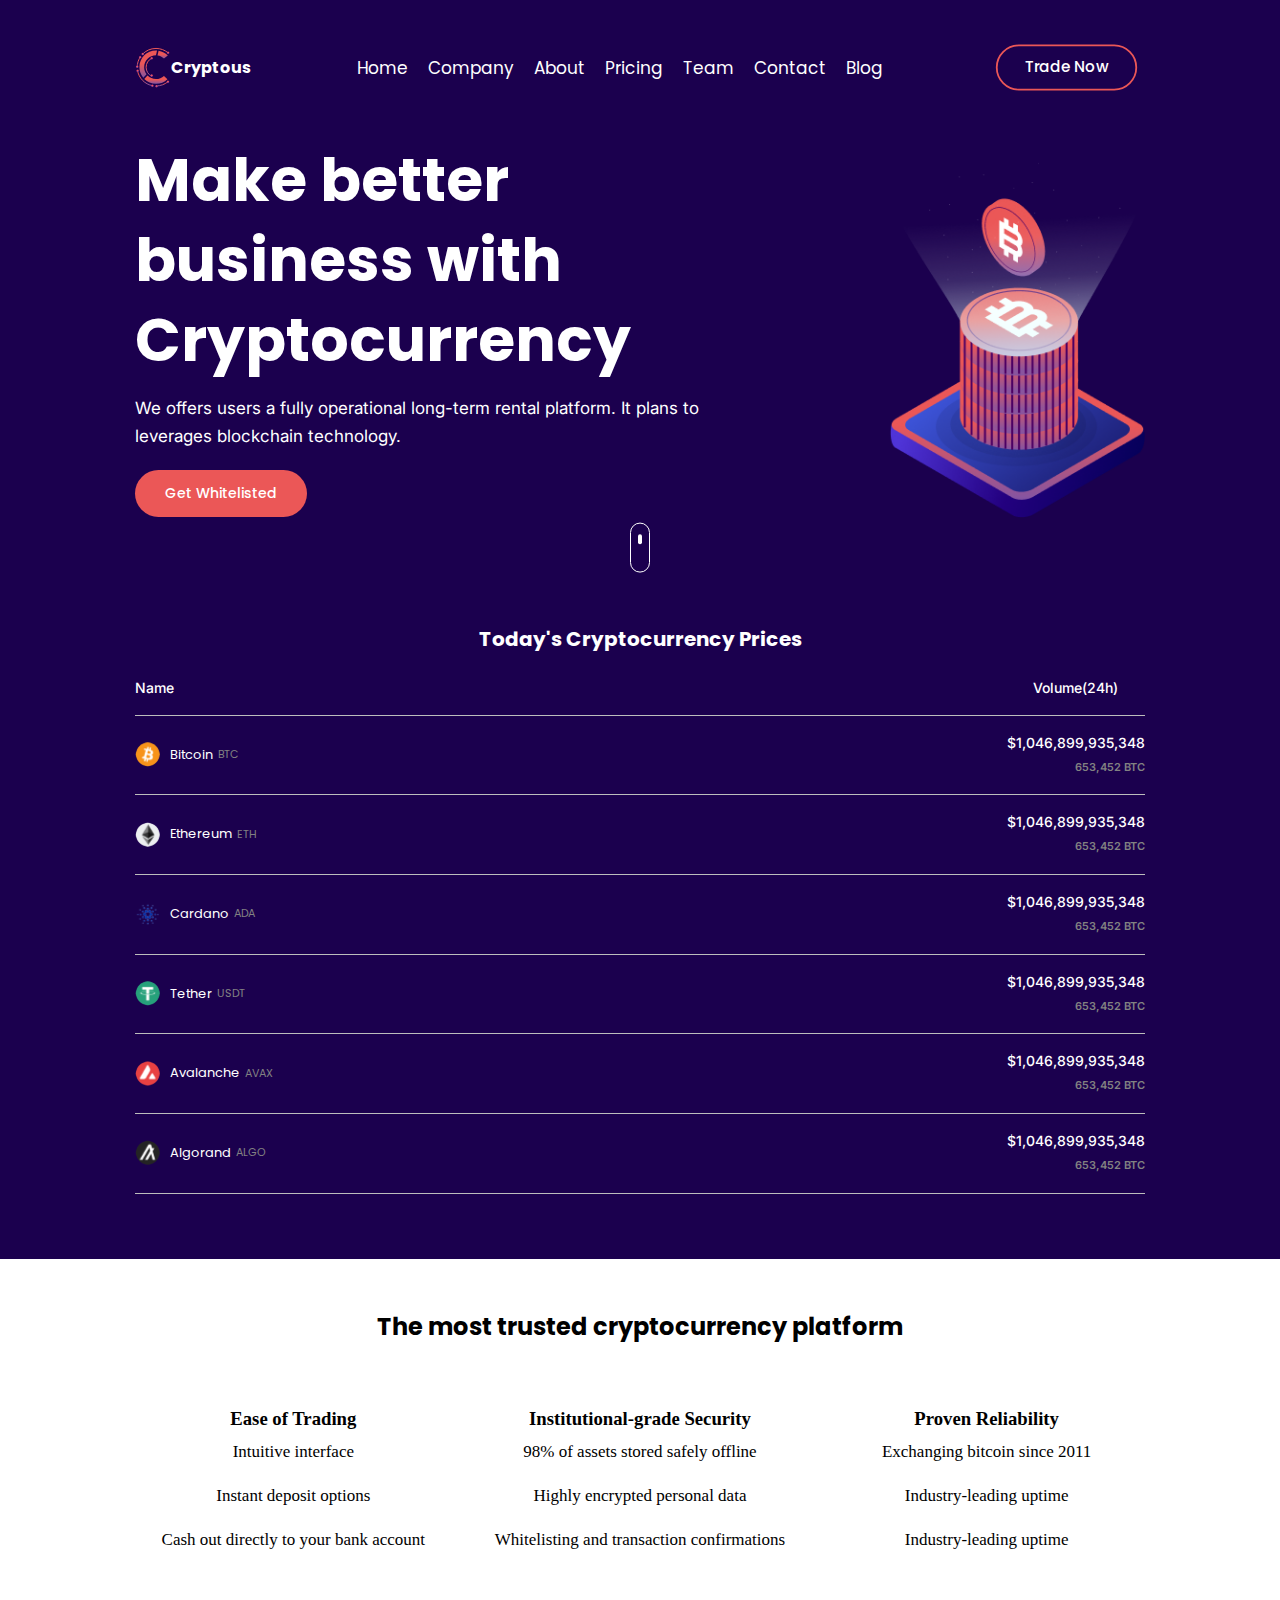
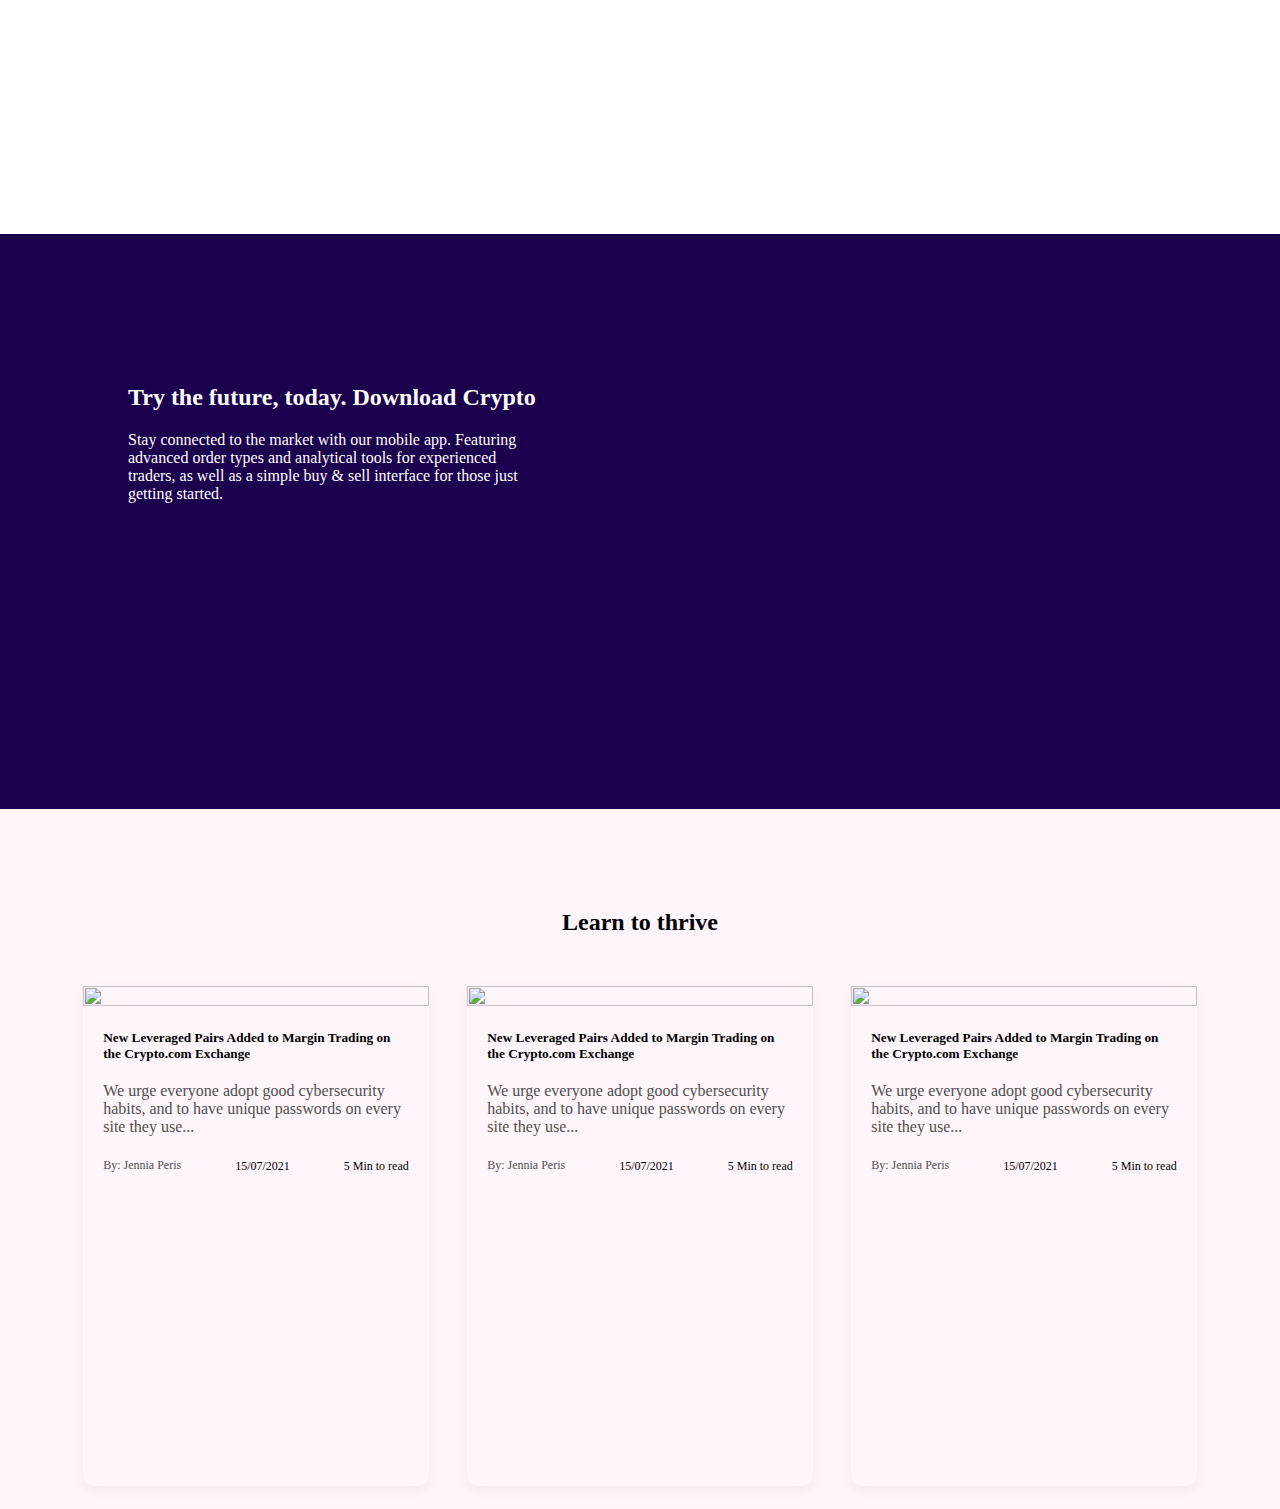
==== index.html @ d2e4e47c "initial commit" ====
<!DOCTYPE html>
<html lang="en">
<head>
    <meta charset="UTF-8">
    <meta http-equiv="X-UA-Compatible" content="IE=edge">
    <meta name="viewport" content="width=device-width, initial-scale=1.0">
    <meta name="author" content="Michael C. Duru - durumikaelc@gmail.com | Gladys Luke - lukegladys615@gmail.com | Opeyemi Adeleye - adebola786@gmail.com">
    <title>Cryptous</title>
    <link rel="shortcut icon" href="./images/favicon-32x32.svg" type="image/x-icon">
    <!-- <link href='https://fonts.googleapis.com/css?family=Poppins' rel='stylesheet'> -->
    <link rel="stylesheet" href="styles.css">
</head>
<body>
  <header>
    <div class="wavy-bg">
      <div class="wrapper">
        <div class="navbar">
          <div class="logo">
            <img src="./images/logo.svg" alt="">
            Cryptous
          </div>

          <img src="./images/menu.png" alt="" class="nav__menuToggle">
    
          <nav class="nav">
            <ul class="nav__menu">
              <li class="nav__item"><a href="#" class="nav__link">home</a></li>
              <li class="nav__item"><a href="#" class="nav__link">company</a></li>
              <li class="nav__item"><a href="#" class="nav__link">about</a></li>
              <li class="nav__item"><a href="#" class="nav__link">pricing</a></li>
              <li class="nav__item"><a href="#" class="nav__link">team</a></li>
              <li class="nav__item"><a href="#" class="nav__link">contact</a></li>
              <li class="nav__item"><a href="#" class="nav__link">blog</a></li>
            </ul>
          </nav>

          <button class="nav__btn">trade now</button>
        </div>

        <section class="hero">
          <div class="hero__flex">
            <div class="hero__content">
              <h1 class="hero__title">Make better business with Cryptocurrency</h1>
              <p class="hero__desc">We offers users a fully operational long-term rental platform. It plans to leverages blockchain technology.</p>
              <button class="hero__btn hero__btn--active">Get Whitelisted</button>
            </div>
            <div class="hero__illustration">
              <img src="./images/illustration.png" alt="" class="hero__image">
              <!-- <img src="./images/illustration-frame.png" alt="" class="hero__image-2"> -->
            </div>
          </div>

          <img src="./images/scrool.svg" alt="" class="scrool">
        </section>
      </div>
    </div>
  </header>

  <main>
    <section class="marketPrice">
      <div class="wrapper">
        <h2 class="marketPrice__title">Today's Cryptocurrency Prices</h2>
      <table class="marketPrice__table">
        <thead class="marketPrice__THead">
          <tr class="marketPrice__tRow">
            <th class="sm-hide"></th>
            <th class="marketPrice__head sm-hide"># <img src="./images/white-arrow.svg" alt="" class="white-arrow"></th>
            <th class="marketPrice__head">name</th>
            <th class="marketPrice__head sm-hide">price</th>
            <th class="marketPrice__head sm-hide">24h %</th>
            <th class="marketPrice__head sm-hide">7d %</th>
            <th class="marketPrice__head sm-hide">
              <div class="flex">
              market cap &nbsp;<img src="./images/info-icon.svg" alt="" class="info-icon">
              </div>
            </th>
            <th class="marketPrice__head">volume(24h)</th>
            <th class="marketPrice__head sm-hide">last 7 days</th>
            <th class="sm-hide"></th>
          </tr>
        </thead>
        <tbody class="marketPrice__TBody">
          <tr class="marketPrice__bRow">
            <td class="marketPrice__data sm-hide"><img src="./images/empty-star-icon.svg" alt="" class="star-icon"></td>
            <td class="marketPrice__data sm-hide">1</td>
            <td class="marketPrice__data">
              <div class="flex">
                <img src="./images/bitcoin.svg" alt="" class="coin-logo"> bitcoin <sup class="coin-acronym">BTC</sup>
              </div>
            </td>
            <td class="marketPrice__data sm-hide">$55,206.61</td>
            <td class="marketPrice__data green sm-hide">
              <div class="flex">
                <img src="./images/angle-up-green.svg" alt="" class="arrow-icon"> 0.92%
              </div>
            </td>
            <td class="marketPrice__data green sm-hide">
              <div class="flex">
                <img src="./images/angle-up-green.svg" alt="" class="arrow-icon"> 15.86%
              </div>
            </td>
            <td class="marketPrice__data sm-hide">$1,046,899,935,348</td>
            <td class="marketPrice__data">$1,046,899,935,348 <br> <span>653,452 BTC</span></td>
            <td class="marketPrice__data sm-hide"><img src="./images/stock-line-green.svg" alt="" class="stockLine"></td>
            <td class="marketPrice__data sm-hide"><hr class="dots"></td>
          </tr>
          <tr class="marketPrice__bRow">
            <td class="marketPrice__data sm-hide"><img src="./images/empty-star-icon.svg" alt="" class="star-icon"></td>
            <td class="marketPrice__data sm-hide">2</td>
            <td class="marketPrice__data">
              <div class="flex">
                <img src="./images/ethereum.svg" alt="" class="coin-logo"> ethereum <sup class="coin-acronym">ETH</sup>
              </div>
            </td>
            <td class="marketPrice__data sm-hide">$55,206.61</td>
            <td class="marketPrice__data red sm-hide">
              <div class="flex">
                <img src="./images/angle-up-red.svg" alt="" class="arrow-icon"> 0.92%
              </div>
            </td>
            <td class="marketPrice__data green sm-hide">
              <div class="flex">
                <img src="./images/angle-up-green.svg" alt="" class="arrow-icon"> 15.86%
              </div>
            </td>
            <td class="marketPrice__data sm-hide">$1,046,899,935,348</td>
            <td class="marketPrice__data">$1,046,899,935,348 <br> <span>653,452 BTC</span></td>
            <td class="marketPrice__data sm-hide"><img src="./images/stock-line-green.svg" alt="" class="stockLine"></td>
            <td class="marketPrice__data sm-hide"><hr class="dots"></td>
          </tr>
          <tr class="marketPrice__bRow">
            <td class="marketPrice__data sm-hide"><img src="./images/empty-star-icon.svg" alt="" class="star-icon"></td>
            <td class="marketPrice__data sm-hide">3</td>
            <td class="marketPrice__data">
              <div class="flex">
                <img src="./images/cardano.svg" alt="" class="coin-logo"> cardano <sup class="coin-acronym">ADA</sup>
              </div>
            </td>
            <td class="marketPrice__data sm-hide">$55,206.61</td>
            <td class="marketPrice__data red sm-hide">
              <div class="flex">
                <img src="./images/angle-up-red.svg" alt="" class="arrow-icon"> 0.92%
              </div>
            </td>
            <td class="marketPrice__data red sm-hide">
              <div class="flex">
                <img src="./images/angle-up-red.svg" alt="" class="arrow-icon"> 15.86%
              </div>
            </td>
            <td class="marketPrice__data sm-hide">$1,046,899,935,348</td>
            <td class="marketPrice__data">$1,046,899,935,348 <br> <span>653,452 BTC</span></td>
            <td class="marketPrice__data sm-hide"><img src="./images/stock-line-red.svg" alt="" class="stockLine"></td>
            <td class="marketPrice__data sm-hide"><hr class="dots"></td>
          </tr>
          <tr class="marketPrice__bRow">
            <td class="marketPrice__data sm-hide"><img src="./images/empty-star-icon.svg" alt="" class="star-icon"></td>
            <td class="marketPrice__data sm-hide">4</td>
            <td class="marketPrice__data">
              <div class="flex">
                <img src="./images/tether.svg" alt="" class="coin-logo"> tether <sup class="coin-acronym">USDT</sup>
              </div>
            </td>
            <td class="marketPrice__data sm-hide">$55,206.61</td>
            <td class="marketPrice__data green sm-hide">
              <div class="flex">
                <img src="./images/angle-up-green.svg" alt="" class="arrow-icon"> 0.92%
              </div>
            </td>
            <td class="marketPrice__data green sm-hide">
              <div class="flex">
                <img src="./images/angle-up-green.svg" alt="" class="arrow-icon"> 15.86%
              </div>
            </td>
            <td class="marketPrice__data sm-hide">$1,046,899,935,348</td>
            <td class="marketPrice__data">$1,046,899,935,348 <br> <span>653,452 BTC</span></td>
            <td class="marketPrice__data sm-hide"><img src="./images/stock-line-green.svg" alt="" class="stockLine"></td>
            <td class="marketPrice__data sm-hide"><hr class="dots"></td>
          </tr>
          <tr class="marketPrice__bRow">
            <td class="marketPrice__data sm-hide"><img src="./images/empty-star-icon.svg" alt="" class="star-icon"></td>
            <td class="marketPrice__data sm-hide">5</td>
            <td class="marketPrice__data">
              <div class="flex">
                <img src="./images/avalanche.svg" alt="" class="coin-logo"> avalanche <sup class="coin-acronym">AVAX</sup>
              </div>
            </td>
            <td class="marketPrice__data sm-hide">$55,206.61</td>
            <td class="marketPrice__data red sm-hide">
              <div class="flex">
                <img src="./images/angle-up-red.svg" alt="" class="arrow-icon"> 0.92%
              </div>
            </td>
            <td class="marketPrice__data red sm-hide">
              <div class="flex">
                <img src="./images/angle-up-red.svg" alt="" class="arrow-icon"> 15.86%
              </div>
            </td>
            <td class="marketPrice__data sm-hide">$1,046,899,935,348</td>
            <td class="marketPrice__data">$1,046,899,935,348 <br> <span>653,452 BTC</span></td>
            <td class="marketPrice__data sm-hide"><img src="./images/stock-line-red.svg" alt="" class="stockLine"></td>
            <td class="marketPrice__data sm-hide"><hr class="dots"></td>
          </tr>
          <tr class="marketPrice__bRow">
            <td class="marketPrice__data sm-hide"><img src="./images/empty-star-icon.svg" alt="" class="star-icon"></td>
            <td class="marketPrice__data sm-hide">6</td>
            <td class="marketPrice__data">
              <div class="flex">
                <img src="./images/algorand.svg" alt="" class="coin-logo"> algorand <sup class="coin-acronym">ALGO</sup>
              </div>
            </td>
            <td class="marketPrice__data sm-hide">$55,206.61</td>
            <td class="marketPrice__data green sm-hide">
              <div class="flex">
                <img src="./images/angle-up-green.svg" alt="" class="arrow-icon"> 0.92%
              </div>
            </td>
            <td class="marketPrice__data green sm-hide">
              <div class="flex">
                <img src="./images/angle-up-green.svg" alt="" class="arrow-icon"> 15.86%
              </div>
            </td>
            <td class="marketPrice__data sm-hide">$1,046,899,935,348</td>
            <td class="marketPrice__data">$1,046,899,935,348 <br> <span>653,452 BTC</span></td>
            <td class="marketPrice__data sm-hide"><img src="./images/stock-line-green.svg" alt="" class="stockLine"></td>
            <td class="marketPrice__data sm-hide"><hr class="dots"></td>
          </tr>
        </tbody>
      </table>
      </div>
    </section>
  </main>

    <section >
        <div class="box1">

            <div class="text">
                <h2>The most trusted cryptocurrency platform</h2>
            </div>
    
            <div class="container">

                <div class="trade">
                    <img src="images/coin.png" alt="" class="img-con">
                    <h3>Ease of Trading</h3>
                    <p class="p1">Intuitive interface<br> Instant deposit options<br> Cash out directly to your bank account</p>
                </div>
            
    
    
           
                <div class="trade">
                    <img src="images/bitcoin.png" alt="" class="img-con">
                    <h3>Institutional-grade Security</h3>
                    <p  class="p1">98% of assets stored safely offline<br> Highly encrypted personal data<br> Whitelisting and transaction confirmations</p>
                </div>
            
    
    
           
                <div class="trade">
                    <img src="images/scale.png" alt="" class="img-con">
                    <h3>Proven Reliability</h3>
                    <p class="p1">Exchanging bitcoin since 2011<br> Industry-leading uptime<br> Industry-leading uptime</p>
                </div>
            </div>
        
        </div>
        

    </section>


    <div class="box2">
       <div class="box-content">
        <div class="text2">

            <h2>Try the future, today. Download Crypto</h2>
            <p class="p2">Stay connected to the market with our mobile app. Featuring advanced order types
            and analytical tools for experienced traders, as well as a simple buy & sell interface 
            for those just getting started.</p>
        </div>
        <div class="img-box">

            <img src="images/shape.png" alt="" class="shape ">
            <img src="images/app.png" alt="" class="app">
        </div>
       </div>
       <div class="img-box2">
        <img src="images/appstore.png" alt="" class="appstore">
        <img src="images/google.png" alt="" class="google">
       </div>
    </div>


    <div class="box3">

        <h2 class="head3">Learn to thrive</h2>
       
        <div class="box-content2">
            

            <div class="sub"> 
                <div class="sub-img">
                  <img src="images/crypto.png" alt="">
                </div>
                <div class="sub-sec">
                    <h5>New Leveraged Pairs Added to Margin Trading on the Crypto.com Exchange</h5>
                    <p class="text3">We urge everyone adopt good cybersecurity habits, and to have unique passwords on every site they use...</p>
                    <div class="sub-con">

                            <p>By: Jennia Peris</p>
                       <div class="sub-sec-p">
                            <img src="images/date.png" alt="">
                            <span>15/07/2021</span>
                       </div>
                       <div class="sub-sec-p">
                            <img src="images/time.png" alt="">
                            <span>5 Min to read</span>
                        </div>
                    </div>
                </div>
            </div>



            <div class="sub"> 
                <div class="sub-img"> 
                   <img src="images/pair.png" alt="">
                </div>
                <div class="sub-sec">
                    <h5>New Leveraged Pairs Added to Margin Trading on the Crypto.com Exchange</h5>
                    <p class="text3">We urge everyone adopt good cybersecurity habits, and to have unique passwords on every site they use...</p>
                    <div class="sub-con">

                        <p>By: Jennia Peris</p>
                   <div class="sub-sec-p">
                        <img src="images/date.png" alt="">
                        <span>15/07/2021</span>
                   </div>
                   <div class="sub-sec-p">
                        <img src="images/time.png" alt="">
                        <span>5 Min to read</span>
                    </div>
                </div>
                </div>
            </div>



            <div  class="sub"> 
                <div class="sub-img">
                   <img src="images/trading.png" alt="">
                </div>
                <div class="sub-sec">
                    <h5>New Leveraged Pairs Added to Margin Trading on the Crypto.com Exchange</h5>
                    <p class="text3">We urge everyone adopt good cybersecurity habits, and to have unique passwords on every site they use...</p>
                    <div class="sub-con">

                        <p>By: Jennia Peris</p>
                   <div class="sub-sec-p">
                        <img src="images/date.png" alt="">
                        <span>15/07/2021</span>
                   </div>
                   <div class="sub-sec-p">
                        <img src="images/time.png" alt="">
                        <span>5 Min to read</span>
                    </div>
                    </div>
                </div>
           </div>

              <!-- <div>
                <p>By: Jennia Peris</p>
                <img src="images/date.png" alt=""><span>15/07/2021</span>
                <img src="images/shape.png" alt=""><span>5 Min to read</span>
              </div> -->

            </div>



        </div>
    </div>






</body>
</html>
---- styles.css ----
@import url('https://fonts.googleapis.com/css2?family=Inter:wght@400;500;600&family=Open+Sans&family=Poppins:wght@400;500;700&display=swap');

*{
    margin: 0;
    padding: 0;
    box-sizing: border-box;
    /* overflow-x: hidden; */
}

img {
    max-width: 100%;
    object-fit: cover;
}

ul {
    list-style: none;
}

a {
    text-decoration: none;
}

.green {
    color: #1AFF7C;
}

.red {
    color: #FF1A1A;
}

.flex {
    display: flex;
    align-items: center;
}

header, .marketPrice {
    background: #1B004E;
}

.wrapper {
  width: 100%;
  margin-left: auto;
  margin-right: auto;
  padding-left: 1rem;
  padding-right: 1rem;
}

.navbar {
  display: flex;
  justify-content: space-between;
  align-items: center;
  padding-top: 2.63rem;
}

.logo {
  display: flex;
  justify-content: center;
  align-items: center;
  font-family: 'Poppins', sans-serif;
  font-weight: 700;
  font-size: 100%;
  line-height: 20px;
  color: #FFFFFF;
}

.hero {
  text-align: center;
  padding-top: 2.71rem;
  padding-bottom: 3.125rem;
}

.hero__title {
  font-family: 'Poppins', sans-serif;
  font-weight: 700;
  font-size: 1.5rem;
  line-height: 133%;
  color: #FFFFFF;
}

.hero__desc {
    font-family: 'Inter', sans-serif;
    font-weight: 400;
    font-size: 1rem;
    line-height: 150%;
    color: #FFFFFF;
    padding-top: 0.8125rem;
    padding-bottom: 1.25rem;
}

.hero__btn {
  border: none;
  padding: 0.4375rem 0.875rem;
  background: #EB5757;
  border-radius: 3.125rem;
  font-family: 'Poppins', sans-serif;
  font-weight: 500;
  font-size: 0.875rem;
  line-height: 121%;
  text-align: center;
  color: #FFFFFF;
}

@media screen and (max-width: 900px) {
  .nav, .hero__illustration, .wrapper__ribbon, .scrool {
    display: none;
  }
}

.marketPrice {
    margin-top: -1.25rem;
    padding-bottom: 4.06rem;
}

.marketPrice__title {
    font-family: 'Poppins', sans-serif;
    font-weight: 700;
    font-size: 1.25rem;
    line-height: 120%;
    text-align: center;
    color: #FFFFFF;
    padding-top: 1.25rem;
    margin-bottom: 1.875rem;
}

.marketPrice__table {
    font-family: 'Inter', sans-serif;
    border-collapse: collapse;
    width: 100%;
    max-width: 1170.91px;
    margin: 0 auto;
    text-transform: capitalize;
    text-align: center;
    color: #FFFFFF;
}

.sm-hide {
    display: none;
}

.marketPrice__head,
.marketPrice__data {
    border-bottom: 0.6px solid #BDBDBD;
}

.marketPrice__head:nth-child(3),
.marketPrice__data:nth-child(3) {
    text-align: left;
}

.marketPrice__head {
    padding-bottom: 1.25rem;
}

.marketPrice__data {
    padding-top: 1.24rem;
    padding-bottom: 1.3rem;
}

.marketPrice__head,
.marketPrice__data:nth-child(8) {
    font-style: normal;
    font-weight: 500;
    font-size: 0.875rem;
    line-height: 100%;
    text-align: end;
}

.marketPrice__head {
    padding-right: 1.71rem;
}

.marketPrice__data span {
    display: block;
    padding-top: 0.625rem;
    font-weight: 600;
    font-size: 0.6875rem;
    color: #828282;
}

.marketPrice__data:nth-child(3) {
    font-family: 'Poppins', sans-serif;
    font-style: normal;
    font-weight: 400;
    font-size: 0.81rem;
    line-height: 123%;
    color: #FFFFFF;
}

.coin-logo {
    padding-right: 0.625rem;
}

.coin-acronym {
    font-size: 0.6875rem;
    line-height: 100%;
    color: #828282;
    padding-left: 0.3125rem;
}

@media screen and (min-width: 901px) {
    .wrapper {
        padding-left: 8.4375rem;
        padding-right: 8.4375rem;
    }

    .nav__menuToggle {
        display: none;
    }

    .nav__menu {
        display: flex;
        justify-content: center;
        align-items: center;
        gap: 1.25rem;
    }

    .nav__link {
        font-family: 'Poppins', sans-serif;
        text-transform: capitalize;
        font-style: normal;
        font-weight: 400;
        font-size: 17px;
        line-height: 24px;
        color: #FFFFFF;
    }

    .nav__btn {
        padding: 15px 30px;
        border: 2px solid #EB5757;
        border-radius: 50px;
        font-family: 'Poppins';
        font-weight: 500;
        font-size: 17px;
        line-height: 100%;
        color: #FFFFFF;
        background-color: transparent;
        text-transform: capitalize;
        transform: scale(.9);
    }
    
    .nav__btn:hover {
        transform: scale(1);
    }

    .hero__content {
        text-align: left;
        width: 665px;
    }

    .hero__flex {
        display: flex;
        justify-content: space-between;
        align-items: center;
        gap: 115.37px;
    }

    .hero__title {
        font-size: 60px;
      }
      
      .hero__desc {
          font-size: 17px;
          line-height: 165%;
      }
      
      .hero__btn {
        border: none;
        padding: 15px 30px;
        font-size: 0.875rem;
        line-height: 121%;
        text-align: center;
        color: #FFFFFF;
      }

}


/* check her section and give it a class for the bg */
/* section{
    background: #FFF6FB;
} */
.box1{
   padding: 50px 0;
    max-width: 100%;
    height: 575.38px;
    margin-left: 100px;
    margin-right: 100px;
}
.text{
    text-align: center;
   
}
.text h2{
    font-family: 'Poppins', sans-serif;
}
.img-con{
    margin: 20px;
}
.h3{
    line-height: 44px;
}
.p1{
    font-style: normal;
    font-weight: 400;
    font-size: 17px;
    line-height: 44px;
}
.container {
    display: flex;
    justify-content: space-between;
    align-items: center;
    margin: 20px;
    
}
.trade{
    width: 30%;
    margin: auto;
    text-align: center;
    
}
.box2{
    background: #1b004e;
 
     padding: 50px 0; 
    
    height: 575.38px;
  
}
.box-content{

    width: 80%;
    margin: auto;
    display: flex;
    justify-content: space-between;
}
.text2{
   padding-top: 100px;
    width: 40%;
    color: #fff;
}
.img-box2{
    padding-left: 140px;
    
}
.google{
    padding-left: 20px;
}
.p2{
    padding-top: 20px;
    padding-bottom: 50px;

}
.img-box{
    width: 50%;
    position: relative;
}
.shape{
    position: absolute;
    top: 15px;
    left: 350px;  
}
.app{
    position: absolute;
    left: 0;
    top: 0;
    z-index: 1;
}
.box3{
    background: #FFF6FB;
    padding-top: 50px; 
    height: 700px;
    
}

.box-content2{
    width: 90%;
    margin: auto;
    display: flex;
    flex-wrap: wrap;
    justify-content: space-around;

}
.box3 .head3{
    text-align: center;
    padding: 50px 0px;
}
.sub{
    height: 500px;
    width: 30%;
    box-shadow: 0px 4px 8px rgba(203, 203, 203, 0.25);
    border-radius: 10px;
    
   
}
.sub-img img{
    width: 100%;
    height: 100%;
    object-fit: contain;
}
.sub-sec{
    height: 300px;
   
    padding: 0px 20px;
    margin: auto;
    
}
.sub-con{
   display: flex;

   margin: auto;
   justify-content: space-between;
   align-items: center;
   padding: 20px 0;
}
.sub-con p, span{
    font-size: 12px;
}
.sub-sec h5{
    padding: 20px 0px;
}
.sub-sec p{
    color: #4F4F4F;
}




@media only screen and (max-width: 600px) {
    
    .container {
     flex-direction: column;
    
    }
    .box1{
        height: auto;
        width: 100%;
        margin: 0;
        padding: 0;
    }
    .box-content{
         flex-direction: column;
    }
    .trade{
        width: 100%;
        text-align: center;
        margin: 20px;
    }
    
    .box2{
        height: auto;
    }
    .shape{
        display: none;
    }
    .app{
        position: relative;
        width: 260px;
        height: 250px;
        margin: auto;
        padding-bottom: 20px;
        padding-left: 50px;
    }
    .box-content2{
        flex-direction: column;
    } 
    .box3{
        height: auto;
    } 
    .sub{
        width: 80%;
        height: 500px;
        margin: auto;
        margin-bottom: 30px;
    }  
    .sub-sec{
        /* width: 300px; */
        /* height: 100px; */
        margin: auto;
        margin-bottom: 50px;
    }

    .text{
        width: 60%;
        margin: auto;
        text-align: center;
    }
    .text2{
        width: 80%;
        margin: auto;
        justify-content: center;
        align-items: center;
        text-align: center;

    }
    
    .img-box2{
        display: flex;
       padding: 0%;
       width: 80%;
       margin: auto;
    }
}
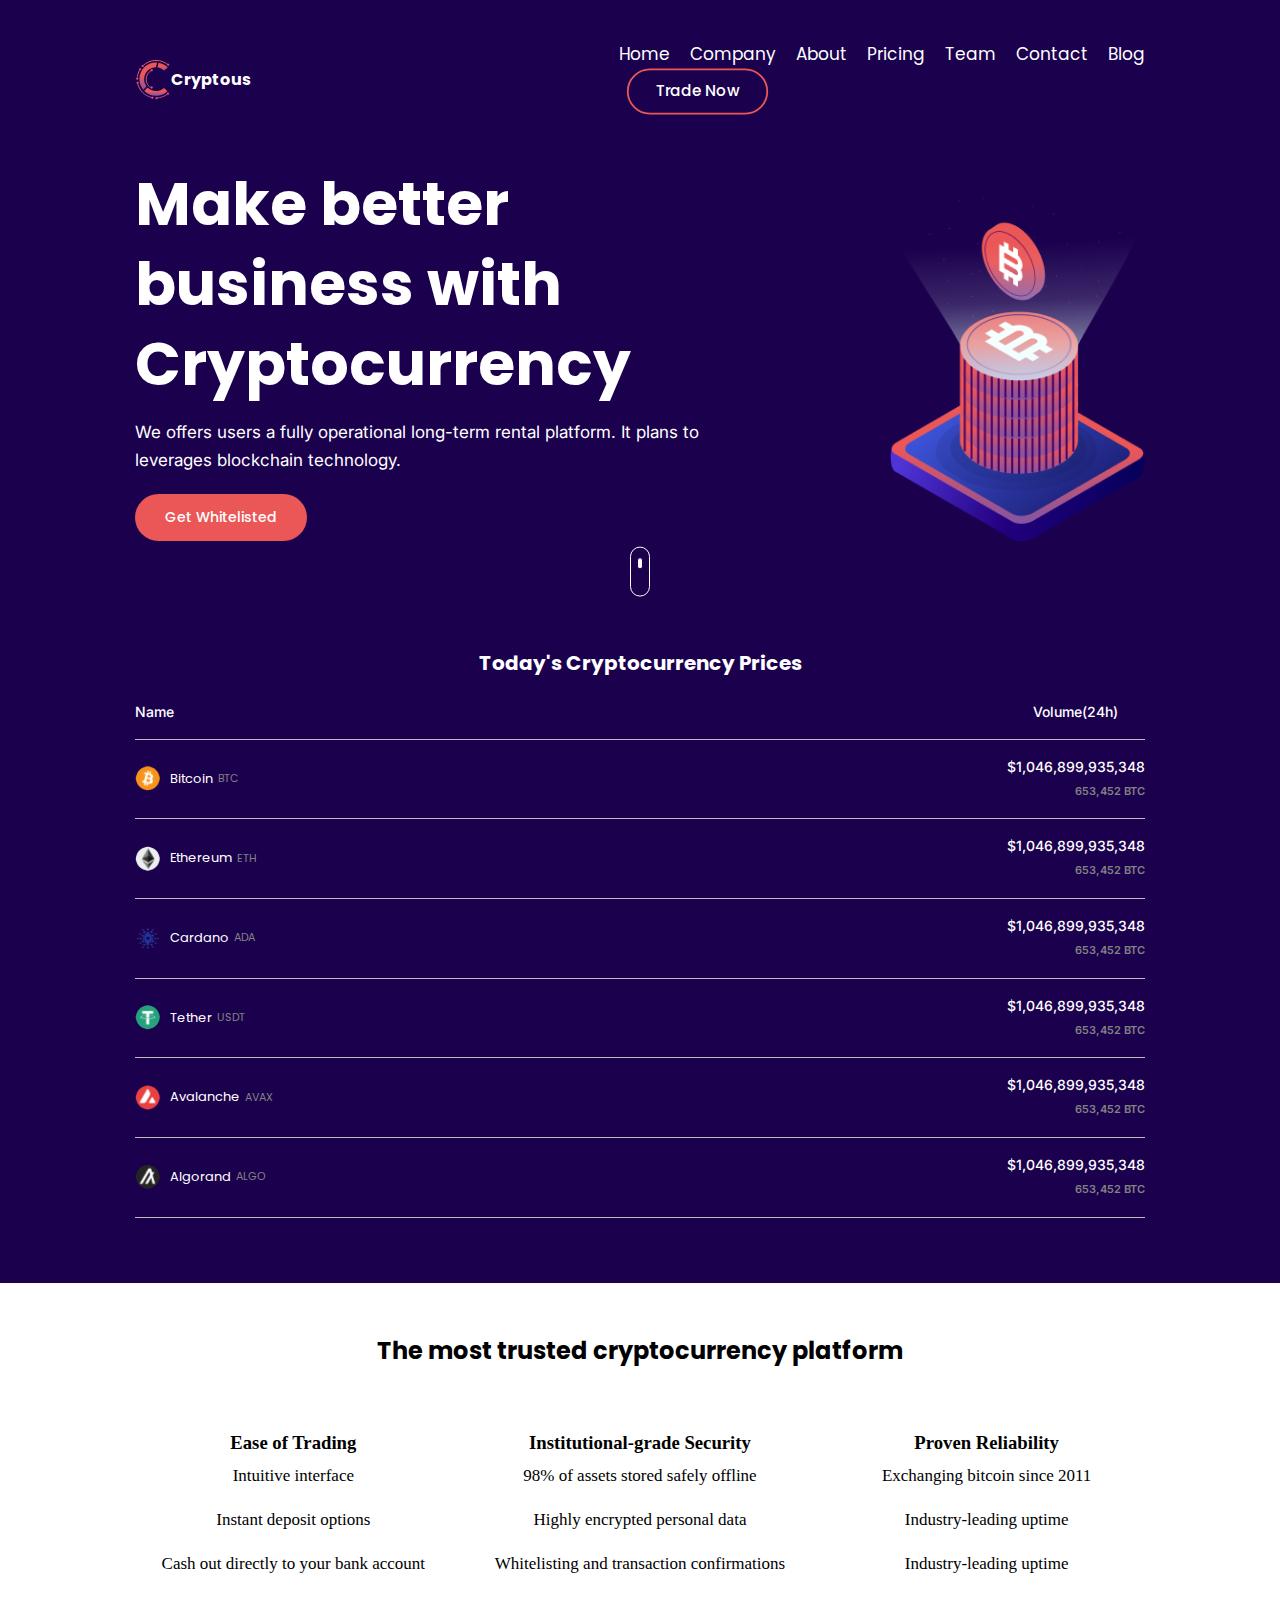
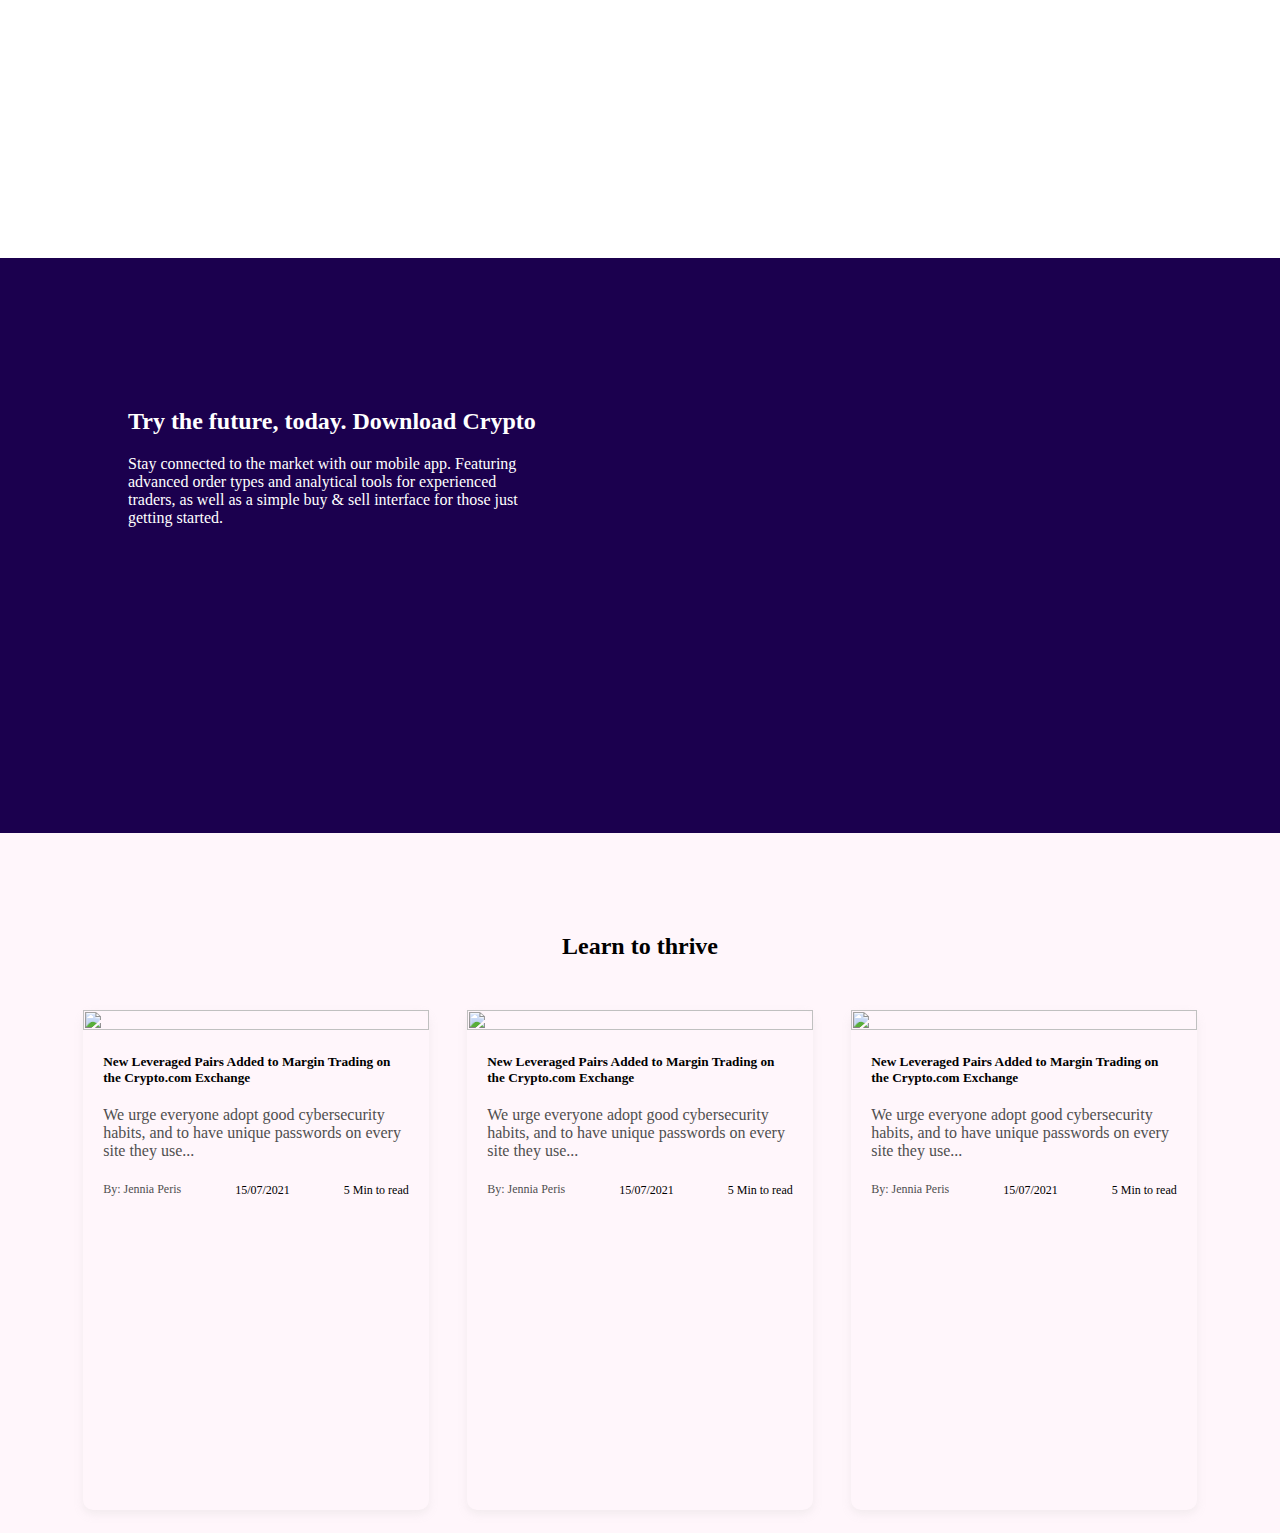
==== commit f11664a5: "add navigation btn to nav class" ====
--- a/index.html
+++ b/index.html
@@ -32,9 +32,9 @@
               <li class="nav__item"><a href="#" class="nav__link">contact</a></li>
               <li class="nav__item"><a href="#" class="nav__link">blog</a></li>
             </ul>
+
+            <button class="nav__btn">trade now</button>
           </nav>
-
-          <button class="nav__btn">trade now</button>
         </div>
 
         <section class="hero">
